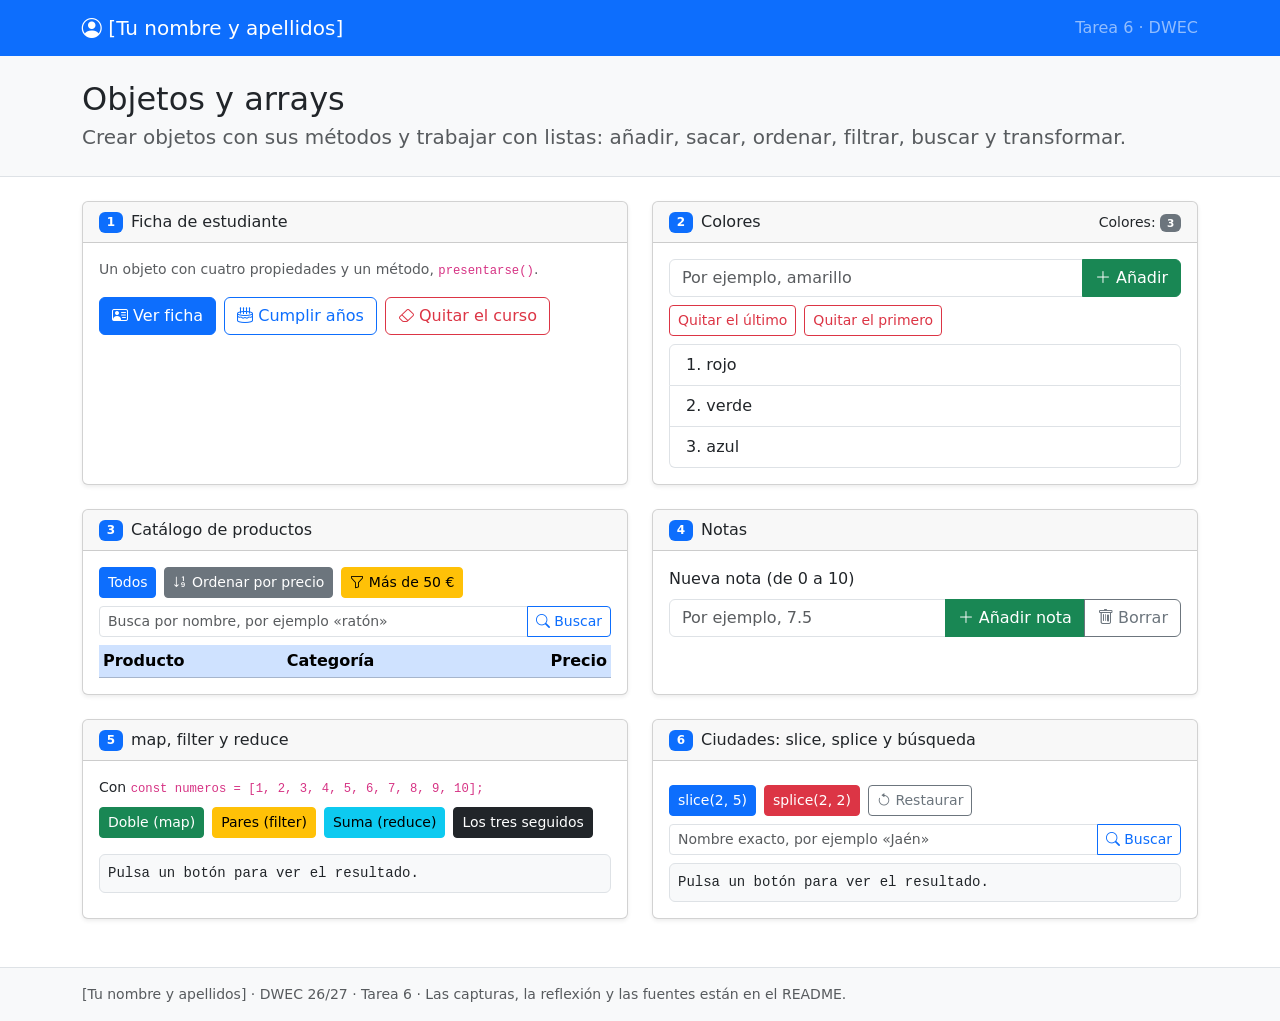
==== TareaTema6/index.html @ 39ce3167 "Añade tarea del tema 6" ====
<!DOCTYPE html>
<html lang="es">
<head>
  <meta charset="UTF-8">
  <meta name="viewport" content="width=device-width, initial-scale=1">
  <!-- Cambia [Tu nombre] por tu nombre -->
  <title>Objetos y arrays · [Tu nombre]</title>

  <!-- CSS de Bootstrap -->
  <link href="https://cdn.jsdelivr.net/npm/bootstrap@5.3.8/dist/css/bootstrap.min.css" rel="stylesheet">
  <!-- Iconos de Bootstrap -->
  <link href="https://cdn.jsdelivr.net/npm/bootstrap-icons@1.13.1/font/bootstrap-icons.min.css" rel="stylesheet">
  <!-- Tu JavaScript. Con defer, espera a que se lea todo el HTML antes de ejecutarse: no lo quites -->
  <script src="js/app.js" defer></script>
</head>
<body>

  <!--
    PLANTILLA DE LA TAREA 6
    · El HTML ya está hecho: seis tarjetas, una por ejercicio. Tu trabajo está en js/app.js.
    · No cambies los id que usa el JavaScript (#salida1, #listaColores, #tablaProductos, #notas...)
      ni el onclick de los botones. Si quieres mejorar el aspecto con Bootstrap, adelante, pero manteniéndolos.
    · Todo lo que va entre [corchetes] es un hueco: sustitúyelo por lo tuyo.
  -->

  <!-- NAVBAR con tu nombre -->
  <nav class="navbar bg-primary" data-bs-theme="dark">
    <div class="container">
      <span class="navbar-brand"><i class="bi bi-person-circle"></i> [Tu nombre y apellidos]</span>
      <span class="navbar-text">Tarea 6 · DWEC</span>
    </div>
  </nav>

  <!-- CABECERA -->
  <header class="bg-body-tertiary border-bottom py-4 mb-4">
    <div class="container">
      <h1 class="h2 mb-1">Objetos y arrays</h1>
      <p class="lead mb-0 text-body-secondary">Crear objetos con sus métodos y trabajar con listas: añadir, sacar, ordenar, filtrar, buscar y transformar.</p>
    </div>
  </header>

  <main class="container mb-5">
    <div class="row g-4">

      <!-- EJERCICIO 1 -->
      <div class="col-12 col-lg-6">
        <section class="card h-100 shadow-sm">
          <div class="card-header d-flex align-items-center gap-2">
            <span class="badge text-bg-primary">1</span> Ficha de estudiante
          </div>
          <div class="card-body">
            <p class="small text-body-secondary">Un objeto con cuatro propiedades y un método, <code>presentarse()</code>.</p>
            <div class="d-flex flex-wrap gap-2 mb-3">
              <button type="button" class="btn btn-primary" onclick="verFicha()"><i class="bi bi-person-vcard"></i> Ver ficha</button>
              <button type="button" class="btn btn-outline-primary" onclick="cumplirAnios()"><i class="bi bi-cake2"></i> Cumplir años</button>
              <button type="button" class="btn btn-outline-danger" onclick="quitarCurso()"><i class="bi bi-eraser"></i> Quitar el curso</button>
            </div>
            <div id="salida1"></div>
          </div>
        </section>
      </div>

      <!-- EJERCICIO 2 -->
      <div class="col-12 col-lg-6">
        <section class="card h-100 shadow-sm">
          <div class="card-header d-flex align-items-center gap-2">
            <span class="badge text-bg-primary">2</span> Colores
            <span class="ms-auto small">Colores: <span id="totalColores" class="badge text-bg-secondary">0</span></span>
          </div>
          <div class="card-body">
            <div class="input-group mb-2">
              <input type="text" id="color" class="form-control" placeholder="Por ejemplo, amarillo">
              <button type="button" class="btn btn-success" onclick="anadirColor()"><i class="bi bi-plus-lg"></i> Añadir</button>
            </div>
            <div class="d-flex flex-wrap gap-2 mb-2">
              <button type="button" class="btn btn-outline-danger btn-sm" onclick="quitarUltimo()">Quitar el último</button>
              <button type="button" class="btn btn-outline-danger btn-sm" onclick="quitarPrimero()">Quitar el primero</button>
            </div>
            <p id="aviso2" class="text-danger small mb-2 d-none"></p>
            <ol id="listaColores" class="list-group list-group-numbered"></ol>
          </div>
        </section>
      </div>

      <!-- EJERCICIO 3 -->
      <div class="col-12 col-lg-6">
        <section class="card h-100 shadow-sm">
          <div class="card-header d-flex align-items-center gap-2">
            <span class="badge text-bg-primary">3</span> Catálogo de productos
          </div>
          <div class="card-body">
            <div class="d-flex flex-wrap gap-2 mb-2">
              <button type="button" class="btn btn-primary btn-sm" onclick="mostrarProductos()">Todos</button>
              <button type="button" class="btn btn-secondary btn-sm" onclick="ordenarPorPrecio()"><i class="bi bi-sort-numeric-down"></i> Ordenar por precio</button>
              <button type="button" class="btn btn-warning btn-sm" onclick="filtrarCaros()"><i class="bi bi-funnel"></i> Más de 50 €</button>
            </div>
            <div class="input-group input-group-sm mb-2">
              <input type="text" id="buscarProducto" class="form-control" placeholder="Busca por nombre, por ejemplo «ratón»">
              <button type="button" class="btn btn-outline-primary" onclick="buscarProducto()"><i class="bi bi-search"></i> Buscar</button>
            </div>
            <p id="mensaje3" class="small text-body-secondary mb-2"></p>
            <div class="table-responsive">
              <table class="table table-sm table-striped align-middle mb-0">
                <thead class="table-primary">
                  <tr><th scope="col">Producto</th><th scope="col">Categoría</th><th scope="col" class="text-end">Precio</th></tr>
                </thead>
                <tbody id="tablaProductos"></tbody>
              </table>
            </div>
          </div>
        </section>
      </div>

      <!-- EJERCICIO 4 -->
      <div class="col-12 col-lg-6">
        <section class="card h-100 shadow-sm">
          <div class="card-header d-flex align-items-center gap-2">
            <span class="badge text-bg-primary">4</span> Notas
          </div>
          <div class="card-body">
            <label for="nota" class="form-label">Nueva nota (de 0 a 10)</label>
            <div class="input-group mb-2">
              <input type="number" id="nota" class="form-control" min="0" max="10" step="0.25" placeholder="Por ejemplo, 7.5">
              <button type="button" class="btn btn-success" onclick="anadirNota()"><i class="bi bi-plus-lg"></i> Añadir nota</button>
              <button type="button" class="btn btn-outline-secondary" onclick="borrarNotas()"><i class="bi bi-trash"></i> Borrar</button>
            </div>
            <p id="error4" class="text-danger small mb-2 d-none"></p>
            <div id="notas" class="mb-2"></div>
            <p id="media" class="fw-semibold mb-0"></p>
          </div>
        </section>
      </div>

      <!-- EJERCICIO 5 -->
      <div class="col-12 col-lg-6">
        <section class="card h-100 shadow-sm">
          <div class="card-header d-flex align-items-center gap-2">
            <span class="badge text-bg-primary">5</span> map, filter y reduce
          </div>
          <div class="card-body">
            <p class="small mb-2">Con <code>const numeros = [1, 2, 3, 4, 5, 6, 7, 8, 9, 10];</code></p>
            <div class="d-flex flex-wrap gap-2 mb-3">
              <button type="button" class="btn btn-success btn-sm" onclick="verDobles()">Doble (map)</button>
              <button type="button" class="btn btn-warning btn-sm" onclick="verPares()">Pares (filter)</button>
              <button type="button" class="btn btn-info btn-sm" onclick="verSuma()">Suma (reduce)</button>
              <button type="button" class="btn btn-dark btn-sm" onclick="verCadena()">Los tres seguidos</button>
            </div>
            <div id="salida5" class="bg-body-tertiary border rounded p-2 small font-monospace">Pulsa un botón para ver el resultado.</div>
          </div>
        </section>
      </div>

      <!-- EJERCICIO 6 -->
      <div class="col-12 col-lg-6">
        <section class="card h-100 shadow-sm">
          <div class="card-header d-flex align-items-center gap-2">
            <span class="badge text-bg-primary">6</span> Ciudades: slice, splice y búsqueda
          </div>
          <div class="card-body">
            <div id="ciudades" class="mb-2"></div>
            <div class="d-flex flex-wrap gap-2 mb-2">
              <button type="button" class="btn btn-primary btn-sm" onclick="verSlice()">slice(2, 5)</button>
              <button type="button" class="btn btn-danger btn-sm" onclick="hacerSplice()">splice(2, 2)</button>
              <button type="button" class="btn btn-outline-secondary btn-sm" onclick="restaurarCiudades()"><i class="bi bi-arrow-counterclockwise"></i> Restaurar</button>
            </div>
            <div class="input-group input-group-sm mb-2">
              <input type="text" id="buscarCiudad" class="form-control" placeholder="Nombre exacto, por ejemplo «Jaén»">
              <button type="button" class="btn btn-outline-primary" onclick="buscarCiudad()"><i class="bi bi-search"></i> Buscar</button>
            </div>
            <div id="salida6" class="bg-body-tertiary border rounded p-2 small font-monospace">Pulsa un botón para ver el resultado.</div>
          </div>
        </section>
      </div>

    </div>
  </main>

  <footer class="bg-body-tertiary border-top py-3">
    <div class="container small text-body-secondary">
      [Tu nombre y apellidos] · DWEC 26/27 · Tarea 6 · Las capturas, la reflexión y las fuentes están en el README.
    </div>
  </footer>

  <!-- JS de Bootstrap -->
  <script src="https://cdn.jsdelivr.net/npm/bootstrap@5.3.8/dist/js/bootstrap.bundle.min.js"></script>
</body>
</html>
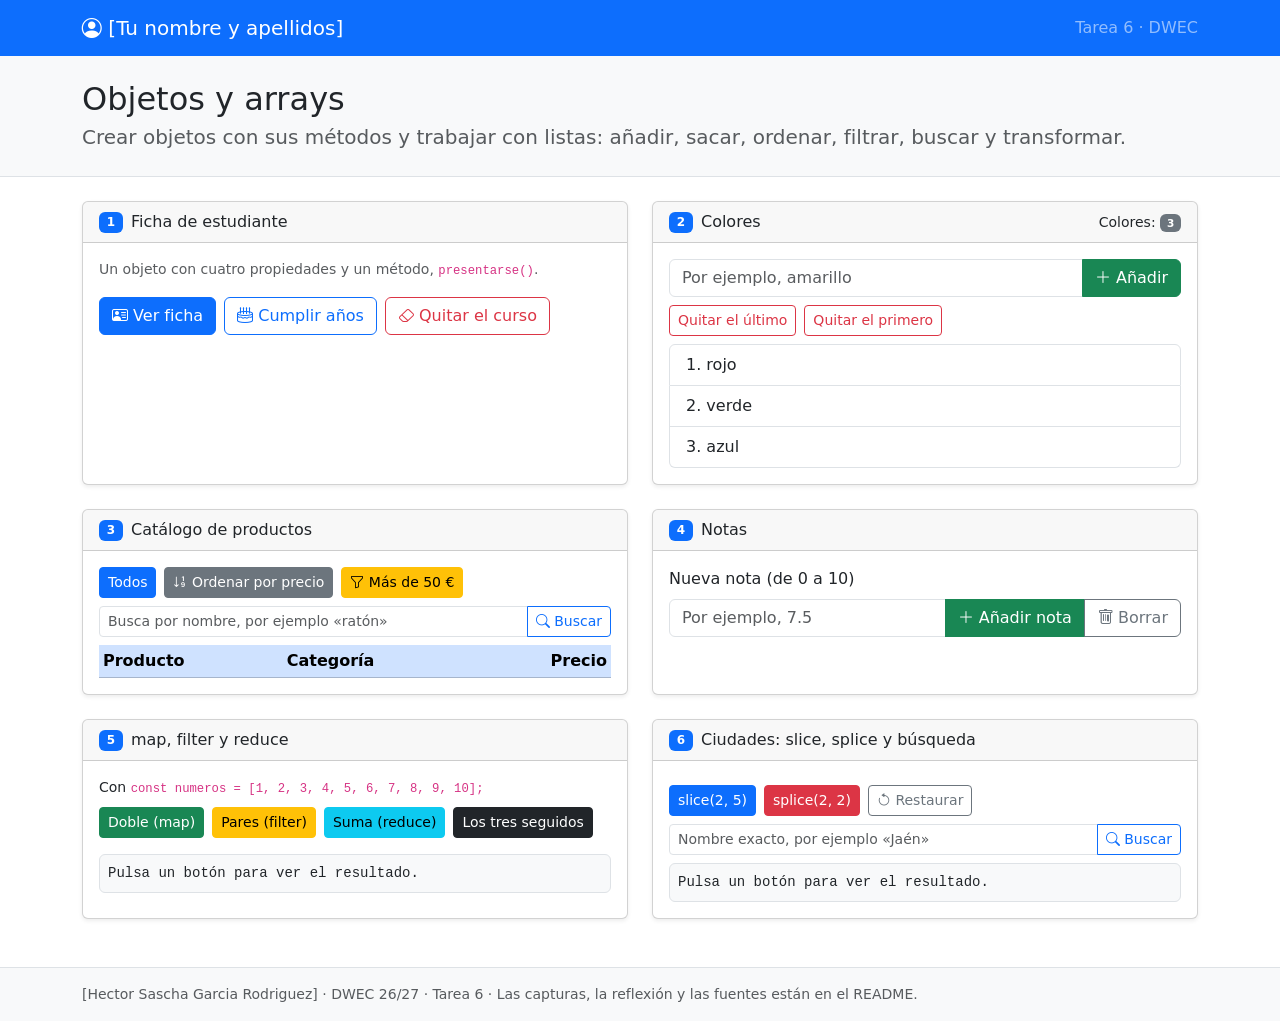
==== commit 75d48de2: "Personaliza el título y el pie de página de la tarea 6" ====
--- a/TareaTema6/index.html
+++ b/TareaTema6/index.html
@@ -3,8 +3,8 @@
 <head>
   <meta charset="UTF-8">
   <meta name="viewport" content="width=device-width, initial-scale=1">
-  <!-- Cambia [Tu nombre] por tu nombre -->
-  <title>Objetos y arrays · [Tu nombre]</title>
+
+  <title>Objetos y arrays · [Hector Sascha Garcia Rodriguez]</title>
 
   <!-- CSS de Bootstrap -->
   <link href="https://cdn.jsdelivr.net/npm/bootstrap@5.3.8/dist/css/bootstrap.min.css" rel="stylesheet">
@@ -177,7 +177,7 @@
 
   <footer class="bg-body-tertiary border-top py-3">
     <div class="container small text-body-secondary">
-      [Tu nombre y apellidos] · DWEC 26/27 · Tarea 6 · Las capturas, la reflexión y las fuentes están en el README.
+      [Hector Sascha Garcia Rodriguez] · DWEC 26/27 · Tarea 6 · Las capturas, la reflexión y las fuentes están en el README.
     </div>
   </footer>
 
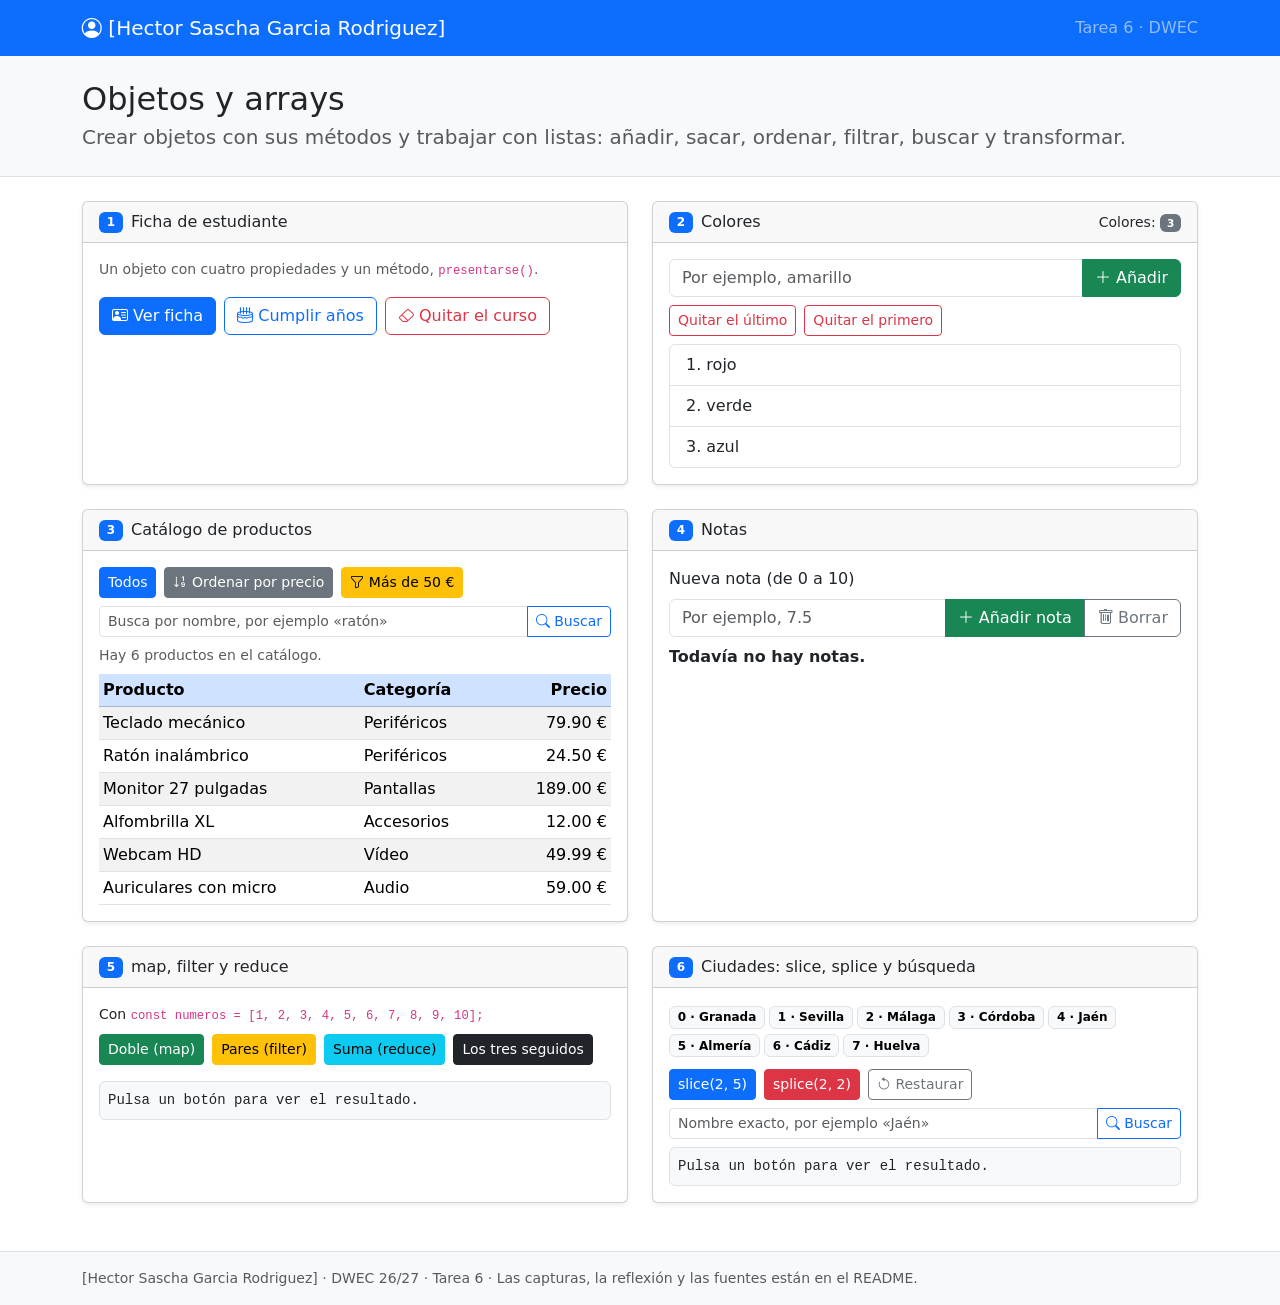
==== commit b267b45d: "Update navbar with user name and add new image captures; remove obsolete image" ====
--- a/TareaTema6/index.html
+++ b/TareaTema6/index.html
@@ -26,7 +26,7 @@
   <!-- NAVBAR con tu nombre -->
   <nav class="navbar bg-primary" data-bs-theme="dark">
     <div class="container">
-      <span class="navbar-brand"><i class="bi bi-person-circle"></i> [Tu nombre y apellidos]</span>
+      <span class="navbar-brand"><i class="bi bi-person-circle"></i> [Hector Sascha Garcia Rodriguez]</span>
       <span class="navbar-text">Tarea 6 · DWEC</span>
     </div>
   </nav>
